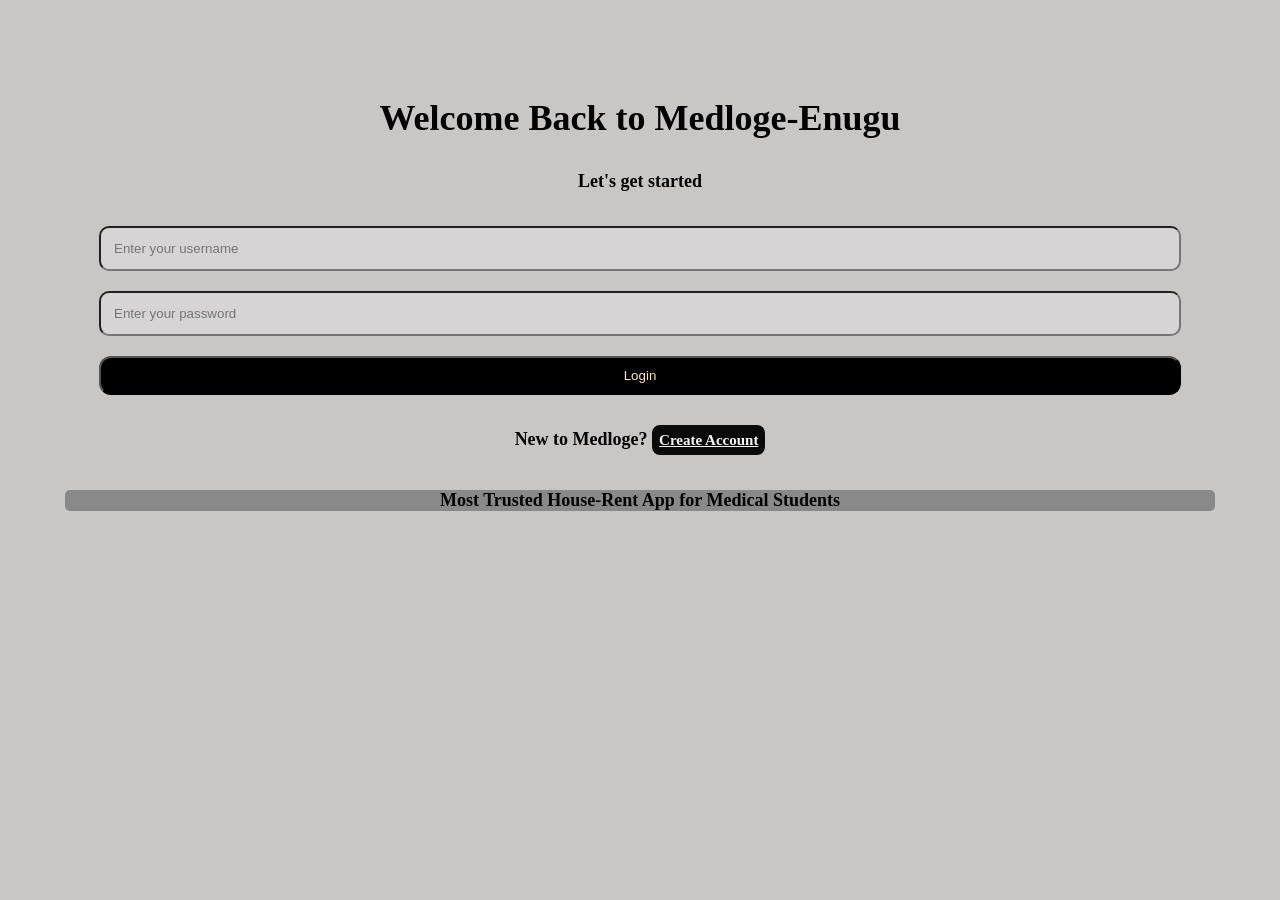
==== index.html @ bd2e2d10 "Add HTML pages" ====
<!DOCTYPE html>
<html lang="en">

<head>
    <meta charset="UTF-8">

    <meta name="viewport" content="width=device-width, initial-scale=1.0">

    <title>Medloge-Enugu - Login</title>

    <link rel="stylesheet" href="index.css">
</head>

<body>

    <main>

        <h1>Welcome Back to Medloge-Enugu</h1>

        <p>Let's get started</p>

        <form id="login-form">

            <input
                type="text"
                id="username"
                placeholder="Enter your username"
            >

            <input
                type="password"
                id="password"
                placeholder="Enter your password"
            >

            <button type="submit">Login</button>

        </form>

        <p>
            New to Medloge?
            <a href="Account.html">Create Account</a>
        </p>

    </main>

    <footer>
        Most Trusted House-Rent App for Medical Students
    </footer>

</body>

</html>
---- index.css ----
*{
    margin: 0px;
    padding: 0px;
    
}

body{
    text-align: center;
    margin: 50px;
    padding: 15px;
    background: #c9c6c6;
    color: black;
    font-weight: bold;
    font-size: large;
    
    box-sizing: border-box;
}

h1{
    margin: 15px;
    padding: 17px;

}
h3{
    padding: 20px;
    font-weight: 800;
}
h4{
    padding: 20px;
    font-size: larger;
}

form{
    margin: 20px;
    padding: 14px;
    display:flex;
    flex-direction: column;
    gap: 20px;
} 

input{
    padding: 13px;
    background: #d6d4d4;
    color: black;
    border-radius: 10px;
}

button{
    padding: 10px;
    background: black;
    color: bisque;
    border-radius: 12px;
}
button :first-child{
    position: fixed;
    top: 20px;
    left: 20px;
}

footer{
    background: rgb(138, 137, 137);
    margin-top: 40px;
    border-radius: 5px;
    color: black;
}
a{
    background: #0a0a0a;
    text-align: center;
    color: whitesmoke;
    padding: 7px;
    border-radius: 8px;
    font-size: 15px;
}
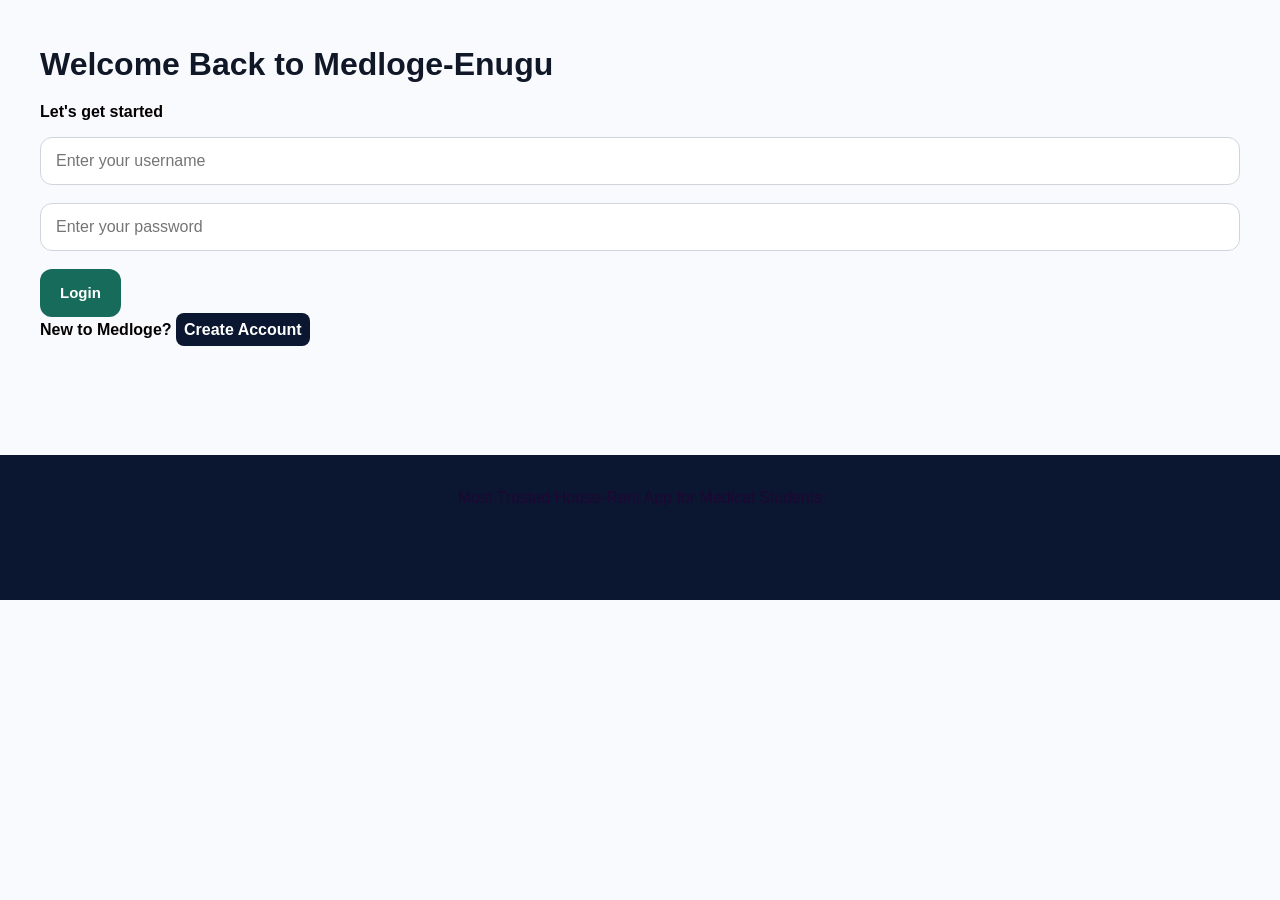
==== commit 6cbcc4c7: "styled the page and imagery" ====
--- a/index.html
+++ b/index.html
@@ -8,7 +8,7 @@
 
     <title>Medloge-Enugu - Login</title>
 
-    <link rel="stylesheet" href="index.css">
+    <link rel="stylesheet" href="style.css">
 </head>
 
 <body>
--- a/style.css
+++ b/style.css
@@ -0,0 +1,2537 @@
+/* =========================================
+   MEDLOGE-ENUGU
+   GLOBAL DESIGN SYSTEM
+   ========================================= */
+
+
+/* ---------- RESET ---------- */
+
+* {
+    margin: 0;
+    padding: 0;
+    box-sizing: border-box;
+}
+
+
+/* ---------- BASE ---------- */
+
+html {
+    scroll-behavior: smooth;
+}
+
+body {
+    font-family: Arial, Helvetica, sans-serif;
+    background: #f8fafd;
+    color: #1e0635;
+    line-height: 1.6;
+    min-height: 100vh;
+}
+
+
+/* ---------- TYPOGRAPHY ---------- */
+
+h1,
+h2,
+h3,
+h4 {
+    line-height: 1.2;
+    color: #101828;
+}
+
+h1 {
+    font-size: 2rem;
+    margin-bottom: 16px;
+}
+
+h2 {
+    font-size: 1.4rem;
+    margin-bottom: 14px;
+}
+
+h3 {
+    font-size: 1.1rem;
+    margin-bottom: 10px;
+}
+
+p {
+    font-weight: bold;
+    color: #050000;
+    margin-bottom: 12px;
+}
+
+
+/* ---------- LINKS ---------- */
+
+a {
+    border-radius: 8px;
+    padding: 8px;
+    background: #0B1730;
+    color: #FFFFFF;
+    text-decoration: none;
+    font-weight: 600;
+}
+
+a:hover {
+    text-decoration: underline;
+}
+
+
+/* ---------- HEADER ---------- */
+
+header {
+    width: 100%;
+    padding: 18px 20px;
+    background: #ffffff;
+    border-bottom: 1px solid #eaecf0;
+
+    display: flex;
+    align-items: center;
+    justify-content: space-between;
+
+    position: sticky;
+    top: 0;
+    z-index: 100;
+}
+
+header h1,
+header h2 {
+    margin: 0;
+}
+
+
+/* ---------- MENU BUTTON ---------- */
+
+.menu-btn {
+    width: 42px;
+    height: 42px;
+
+    border: none;
+    border-radius: 12px;
+
+    background: #eef7f4;
+    color: #176b5b;
+
+    font-size: 20px;
+    cursor: pointer;
+}
+
+
+/* ---------- MAIN ---------- */
+
+main {
+    width: min(100% - 32px, 1100px);
+    margin: 0 auto;
+    padding: 30px 0 100px;
+}
+
+
+/* ---------- SECTIONS ---------- */
+
+section {
+    margin-bottom: 28px;
+}
+
+
+/* ---------- FORMS ---------- */
+
+form {
+    width: 100%;
+}
+
+label {
+    display: block;
+    margin-bottom: 7px;
+
+    color: #344054;
+    font-weight: 600;
+}
+
+input,
+select,
+textarea {
+    width: 100%;
+
+    padding: 14px 15px;
+    margin-bottom: 18px;
+
+    border: 1px solid #d0d5dd;
+    border-radius: 12px;
+
+    background: #ffffff;
+    color: #101828;
+
+    font-size: 16px;
+
+    outline: none;
+}
+
+input:focus,
+select:focus,
+textarea:focus {
+    border-color: #176b5b;
+    box-shadow: 0 0 0 3px rgba(23, 107, 91, 0.12);
+}
+
+textarea {
+    min-height: 130px;
+    resize: vertical;
+}
+
+
+/* ---------- BUTTONS ---------- */
+
+button,
+.button {
+    display: inline-flex;
+    align-items: center;
+    justify-content: center;
+
+    min-height: 48px;
+    padding: 12px 20px;
+
+    border: none;
+    border-radius: 12px;
+
+    background: #176b5b;
+    color: #ffffff;
+
+    font-size: 15px;
+    font-weight: 700;
+
+    cursor: pointer;
+
+    transition:
+        transform 0.2s ease,
+        background 0.2s ease,
+        box-shadow 0.2s ease;
+}
+
+button:hover,
+.button:hover {
+    background: #125546;
+    text-decoration: none;
+    transform: translateY(-1px);
+    box-shadow: 0 8px 20px rgba(23, 107, 91, 0.16);
+}
+
+
+/* ---------- CARDS ---------- */
+
+.house-card,
+.saved-house-card,
+.profile-information,
+.account-information,
+.my-activity,
+.settings,
+.profile-help,
+.what-we-do,
+.our-vision,
+.current-services,
+.coming-soon,
+.about-medloge,
+.report-problem,
+.inspection-house,
+.student-information,
+.inspection-date,
+.inspection-time,
+.inspection-method,
+.inspection-message,
+.inspection-confirmation,
+.success-message,
+.inspection-summary {
+
+    background: #ffffff;
+
+    border: 1px solid #eaecf0;
+    border-radius: 18px;
+
+    padding: 22px;
+
+    box-shadow:
+        0 4px 20px rgba(16, 24, 40, 0.05);
+}
+
+
+/* ---------- IMAGES ---------- */
+
+img {
+    display: block;
+    max-width: 100%;
+}
+
+.house-card img,
+.saved-house-card img {
+    width: 100%;
+    height: 220px;
+
+    object-fit: cover;
+
+    border-radius: 14px;
+    margin-bottom: 18px;
+}
+
+
+/* ---------- HOUSE IMAGE ---------- */
+
+.house-main-image img {
+    width: 100%;
+    max-height: 500px;
+
+    object-fit: cover;
+
+    border-radius: 20px;
+}
+
+
+/* ---------- GALLERY ---------- */
+
+.gallery {
+    display: grid;
+    grid-template-columns: repeat(3, 1fr);
+    gap: 12px;
+}
+
+.gallery img {
+    width: 100%;
+    height: 150px;
+    object-fit: cover;
+    border-radius: 12px;
+}
+
+
+/* ---------- VIDEO ---------- */
+
+.house-video video {
+    width: 100%;
+    border-radius: 18px;
+    background: #101828;
+}
+
+
+/* ---------- BOTTOM NAVIGATION ---------- */
+
+.bottom-nav {
+    position: fixed;
+    bottom: 0;
+    left: 0;
+
+    width: 100%;
+
+    display: flex;
+    justify-content: space-around;
+    align-items: center;
+
+    padding: 12px  8PX;
+
+    background: #f6f7fa;
+
+    border-top: 1px solid #0d317a;
+
+    z-index: 200;
+}
+
+.bottom-nav a {
+    
+    padding: 8PX;
+    font-size: 13px;
+    text-align: center;
+    color: #FFFFFF;
+}
+
+
+/* ---------- ABOUT ACTIONS ---------- */
+
+.about-actions {
+    display: flex;
+    flex-wrap: wrap;
+    gap: 12px;
+}
+
+
+/* ---------- COMING SOON ---------- */
+
+.coming-soon {
+    background: #e7eaec;
+    border-color: #edf1f3;
+}
+
+.coming-soon strong {
+    color: #f3f5f4;
+}
+
+
+/* ---------- SUCCESS ---------- */
+
+.success-message {
+    text-align: center;
+}
+
+.success-message h1 {
+    color: #176b5b;
+}
+
+
+/* ---------- FOOTER ---------- */
+
+footer {
+    padding: 30px 20px 90px;
+
+    background: #0B1730;
+
+    text-align: center;
+}
+
+footer p {
+    max-width: 650px;
+    margin: 0 auto 8px;
+    border-radius: 15px;
+
+    color:#FFFFFF;
+}
+
+
+/* ---------- RESPONSIVE ---------- */
+
+@media (min-width: 700px) {
+
+    main {
+        padding-top: 45px;
+    }
+
+    .house-list {
+        display: grid;
+        grid-template-columns: repeat(2, 1fr);
+        gap: 20px;
+    }
+
+    .quick-actions {
+        display: grid;
+        grid-template-columns: repeat(2, 1fr);
+        gap: 14px;
+    }
+
+}
+
+
+@media (min-width: 1000px) {
+
+    main {
+        width: min(100% - 60px, 1200px);
+    }
+
+    .house-list {
+        grid-template-columns: repeat(3, 1fr);
+    }
+
+}
+
+/* HOME PAGE */
+.home-header {
+    background-image: url("images/ice2.jpg");
+    background-size: cover;
+    background-position: center;
+    background-repeat: no-repeat;
+
+    min-height: 100px;
+
+    display: flex;
+    align-items: center;
+    padding: 40px;
+}
+
+.home-header h2 {
+    color: #0a1b19;
+    font-size: 22px;
+}
+
+.home-header h2 span {
+    color: #101828;
+}
+
+.home-header p {
+    font-size: 12px;
+    margin: 4px 0 0;
+}
+
+.welcome {
+    background: #0b665eec;
+    padding: 30px 24px;
+    border-radius: 22px;
+    margin-bottom: 25px;
+}
+
+.welcome h1,
+.welcome p {
+    color: #FFFFFF;
+}
+
+.welcome p:first-child {
+    font-size: 12px;
+    font-weight: bold;
+    letter-spacing: 1px;
+}
+
+.welcome h1 {
+    font-size: 30px;
+    max-width: 450px;
+}
+
+.home-search {
+    background: white;
+    padding: 22px;
+    border-radius: 18px;
+    border: 1px solid #eaecf0;
+    margin-bottom: 30px;
+}
+
+.home-search .button {
+    width: 100%;
+    background: #085353ea;
+    color: #FFFFFF;
+}
+
+.home-quick-actions {
+    margin-bottom: 30px;
+}
+
+.quick-action-grid {
+    display: grid;
+    grid-template-columns: repeat(3, 1fr);
+    gap: 12px;
+}
+
+.quick-action-grid a {
+    background: #0B1730;
+    border: 1px solid #a4b415;
+    color: #FFFFFF;
+    border-radius: 16px;
+    padding: 18px 8px;
+    text-align: center;
+    font-size: 23px;
+}
+
+.quick-action-grid span {
+    display: block;
+    font-size: 12px;
+    margin-top: 8px;
+}
+
+.section-heading {
+    display: flex;
+    justify-content: space-between;
+    align-items: center;
+    gap: 12px;
+}
+
+.home-house-card {
+    background: white;
+    border-radius: 18px;
+    overflow: hidden;
+    border: 1px solid #eaecf0;
+}
+
+.home-house-image img {
+    width: 100%;
+    height: 210px;
+    object-fit: cover;
+}
+
+.home-house-info {
+    padding: 18px;
+}
+
+.home-house-info a {
+    display: inline-block;
+    margin-top: 8px;
+}
+
+.why-medloge,
+.home-coming-soon {
+    padding: 22px;
+    background: white;
+    border: 1px solid #eaecf0;
+    border-radius: 18px;
+    
+}
+
+.why-medloge p {
+    color: #050000;
+
+}
+
+.why-medloge{
+    border-color: #050000;
+    color: #FFFFFF;
+
+}
+
+.home-coming-soon h2{
+    color: #FFFFFF;
+}
+
+.home-coming-soon p{
+    color: white;
+}
+.home-coming-soon {
+    background: #0b665eec;
+    border-color: #050000;
+    color: #FFFFFF;
+    
+}
+
+@media (min-width: 700px) {
+    .welcome {
+        padding: 55px 45px;
+    }
+
+    .welcome h1 {
+        font-size: 42px;
+    }
+
+    .home-house-card {
+        max-width: 500px;
+    }
+}
+
+/* =====================================
+   FIND HOUSE PAGE
+===================================== */
+
+.page-header {
+    padding: 18px 22px;
+}
+
+.page-header h2 {
+    color: #176b5b;
+    margin-bottom: 4px;
+}
+
+.page-header p {
+    font-size: 13px;
+    margin: 0;
+}
+.page-header a {
+    padding: 5px;
+    background: whitesmoke;
+    color: #176b5b;
+}
+
+
+/* SEARCH SECTION */
+
+.house-search {
+    background: #176b5b;
+    padding: 28px 22px;
+    border-radius: 22px;
+    margin-bottom: 28px;
+}
+
+.house-search h1,
+.house-search p {
+    color: white;
+}
+
+.house-search h1 {
+    font-size: 28px;
+}
+
+.house-search p {
+    opacity: 0.85;
+}
+
+.search-box {
+    display: flex;
+    gap: 10px;
+    align-items: stretch;
+}
+
+.search-box input {
+    background: white;
+    margin: 0;
+    min-width: 0;
+}
+
+.search-box button {
+    background: #f0b84b;
+    color: #172033;
+    white-space: nowrap;
+}
+
+
+/* FILTER SECTION */
+
+.house-filters {
+    background: white;
+    padding: 22px;
+    border: 1px solid #eaecf0;
+    border-radius: 18px;
+    margin-bottom: 30px;
+}
+
+.section-heading {
+    display: flex;
+    justify-content: space-between;
+    align-items: center;
+    gap: 12px;
+    margin-bottom: 18px;
+}
+
+.section-heading h2 {
+    margin: 0;
+}
+
+.section-heading span {
+    color: #667085;
+    font-size: 12px;
+}
+
+.filter-grid {
+    display: grid;
+    grid-template-columns: 1fr;
+    gap: 12px;
+}
+
+.filter-grid select {
+    margin-bottom: 8px;
+}
+
+.filter-button {
+    width: 100%;
+    margin-top: 10px;
+}
+
+
+/* LISTING SECTION */
+
+.house-listings {
+    margin-bottom: 30px;
+}
+
+.listing-count {
+    background: #eef7f4;
+    color: #176b5b !important;
+    padding: 6px 12px;
+    border-radius: 20px;
+    font-weight: bold;
+}
+
+
+/* PROPERTY CARD */
+
+.house-card {
+    overflow: hidden;
+    padding: 0;
+    margin-bottom: 22px;
+    border-radius: 20px;
+    background: white;
+}
+
+.listing-image {
+    position: relative;
+}
+
+.listing-image img {
+    width: 100%;
+    height: 230px;
+    object-fit: cover;
+}
+
+.listing-status {
+    position: absolute;
+    top: 14px;
+    left: 14px;
+    background: #f0b84b;
+    color: #172033;
+    padding: 6px 12px;
+    border-radius: 20px;
+    font-size: 11px;
+    font-weight: bold;
+}
+
+.save-button {
+    position: absolute;
+    top: 12px;
+    right: 12px;
+    width: 40px;
+    height: 40px;
+    min-height: 40px;
+    padding: 0;
+    border-radius: 50%;
+    background: white;
+    color: #176b5b;
+    font-size: 23px;
+}
+
+.save-button:hover {
+    background: #eef7f4;
+}
+
+.listing-content {
+    padding: 20px;
+}
+
+.listing-type {
+    color: #176b5b;
+    font-size: 11px;
+    font-weight: bold;
+    letter-spacing: 1px;
+}
+
+.listing-content h3 {
+    margin-bottom: 8px;
+}
+
+.listing-location {
+    font-size: 13px;
+}
+
+.listing-details {
+    display: flex;
+    flex-wrap: wrap;
+    gap: 8px;
+    margin: 16px 0;
+}
+
+.listing-details span {
+    background: #0B1730;
+    color: #FFFFFF;
+    padding: 7px 10px;
+    border-radius: 8px;
+    font-size: 11px;
+}
+
+.listing-bottom {
+    display: flex;
+    justify-content: space-between;
+    align-items: center;
+    gap: 12px;
+    padding-top: 16px;
+    border-top: 1px solid #fcfdfd;
+}
+
+.listing-bottom p {
+    font-size: 12px;
+    margin: 0;
+}
+
+.listing-bottom h3 {
+    font-size: 14px;
+    margin: 4px 0 0;
+}
+
+.listing-bottom .button {
+    font-size: 12px;
+    padding: 10px 14px;
+    min-height: 42px;
+}
+
+
+/* DESKTOP */
+
+@media (min-width: 700px) {
+
+    .house-search {
+        padding: 45px;
+    }
+
+    .house-search h1 {
+        font-size: 38px;
+    }
+
+    .filter-grid {
+        grid-template-columns: repeat(3, 1fr);
+    }
+
+    .filter-button {
+        width: auto;
+    }
+
+    .house-listings {
+        display: grid;
+        grid-template-columns: repeat(2, 1fr);
+        gap: 20px;
+    }
+
+    .house-listings > .section-heading {
+        grid-column: 1 / -1;
+    }
+
+    .house-card {
+        margin-bottom: 0;
+    }
+
+}
+
+@media (max-width: 380px) {
+
+    .search-box {
+        flex-direction: column;
+    }
+
+    .search-box button {
+        width: 100%;
+    }
+
+    .listing-bottom {
+        align-items: flex-start;
+        flex-direction: column;
+    }
+
+}
+
+/* =====================================
+   HOUSE DETAILS PAGE
+===================================== */
+
+.details-header {
+    padding: 18px 22px;
+    background: white;
+}
+.details-header a {
+    background: whitesmoke;
+    color: #176b5b;
+}
+
+.details-main {
+    max-width: 1000px;
+}
+
+
+/* MAIN PROPERTY IMAGE */
+
+.property-hero {
+    margin-bottom: 24px;
+}
+
+.property-main-image {
+    position: relative;
+}
+
+.property-main-image img {
+    width: 100%;
+    height: 320px;
+    object-fit: cover;
+    border-radius: 20px;
+}
+
+.property-badge {
+    position: absolute;
+    bottom: 16px;
+    left: 16px;
+    
+    background: #0B1730;;
+    color: #FFFFFF;
+
+    padding: 9px 14px;
+    border-radius: 20px;
+
+    font-size: 12px;
+    font-weight: bold;
+}
+
+
+/* PROPERTY OVERVIEW */
+
+.property-overview {
+    background: white;
+    padding: 24px;
+    border-radius: 20px;
+    border: 1px solid #eaecf0;
+    margin-bottom: 25px;
+}
+
+.property-heading {
+    display: flex;
+    justify-content: space-between;
+    align-items: flex-start;
+    gap: 15px;
+}
+
+.property-category {
+    color: #176b5b;
+    font-size: 11px;
+    font-weight: bold;
+    letter-spacing: 1px;
+}
+
+.property-heading h1 {
+    font-size: 25px;
+}
+
+.property-location {
+    font-size: 13px;
+}
+
+.details-save-button {
+    background: #eef7f4;
+    color: #176b5b;
+    white-space: nowrap;
+}
+
+.property-price {
+    border-top: 1px solid #eaecf0;
+    margin-top: 20px;
+    padding-top: 18px;
+}
+
+.property-price p {
+    font-size: 12px;
+    margin: 0;
+}
+
+.property-price h2 {
+    color: #176b5b;
+    margin-top: 5px;
+}
+
+
+/* PROPERTY HIGHLIGHTS */
+
+.property-highlights {
+    background: white;
+    border: 1px solid #eaecf0;
+    padding: 24px;
+    border-radius: 20px;
+    margin-bottom: 25px;
+}
+
+.highlight-grid {
+    display: grid;
+    grid-template-columns: repeat(2, 1fr);
+    gap: 12px;
+}
+
+.highlight-item {
+    background: #0b665eec;
+    padding: 16px;
+    border-radius: 14px;
+}
+
+.highlight-item span {
+    font-size: 23px;
+}
+
+.highlight-item p {
+    margin: 7px 0 0;
+    font-size: 13px;
+    font-weight: 600;
+    color: #fFffff;
+}
+
+
+/* GALLERY */
+
+.apartment-gallery {
+    background: white;
+    padding: 24px;
+    border: 1px solid #eaecf0;
+    border-radius: 20px;
+    margin-bottom: 25px;
+}
+
+.details-section-heading {
+    display: flex;
+    justify-content: space-between;
+    align-items: center;
+    gap: 12px;
+    margin-bottom: 18px;
+}
+
+.details-section-heading h2 {
+    margin-bottom: 5px;
+}
+
+.details-section-heading p {
+    font-size: 13px;
+    margin: 0;
+}
+
+.gallery-label,
+.video-label {
+    background: #eef7f4;
+    color: #176b5b;
+    padding: 7px 12px;
+    border-radius: 20px;
+    font-size: 10px;
+    font-weight: bold;
+    letter-spacing: 1px;
+}
+
+
+/* LARGE GALLERY IMAGE */
+
+.gallery-main {
+    overflow: hidden;
+    border-radius: 16px;
+    margin-bottom: 12px;
+}
+
+.gallery-main img {
+    width: 100%;
+    height: 280px;
+    object-fit: cover;
+    transition: transform 0.4s ease;
+}
+
+.gallery-main:hover img {
+    transform: scale(1.03);
+}
+
+
+/* SMALL GALLERY IMAGES */
+
+.gallery-grid {
+    display: grid;
+    grid-template-columns: repeat(3, 1fr);
+    gap: 10px;
+}
+
+.gallery-item {
+    position: relative;
+    overflow: hidden;
+    border-radius: 12px;
+}
+
+.gallery-item img {
+    width: 100%;
+    height: 110px;
+    object-fit: cover;
+    transition: transform 0.3s ease;
+}
+
+.gallery-item:hover img {
+    transform: scale(1.06);
+}
+
+.gallery-item span {
+    position: absolute;
+    bottom: 0;
+    left: 0;
+    width: 100%;
+
+    padding: 8px 5px;
+
+    background: linear-gradient(
+        transparent,
+        rgba(0, 0, 0, 0.75)
+    );
+
+    color: white;
+    font-size: 11px;
+    font-weight: bold;
+}
+
+
+/* VIDEO TOUR */
+
+.apartment-video {
+    background: white;
+    padding: 24px;
+    border: 1px solid #eaecf0;
+    border-radius: 20px;
+    margin-bottom: 25px;
+}
+
+.video-container {
+    background: #101828;
+    overflow: hidden;
+    border-radius: 16px;
+}
+
+.video-container video {
+    display: block;
+    width: 100%;
+    max-height: 480px;
+    object-fit: contain;
+}
+
+.video-caption {
+    font-size: 12px;
+    margin-top: 12px;
+}
+
+
+/* FACILITIES */
+
+.property-facilities {
+    background: #ffffff;
+    padding: 24px;
+    border: 1px solid #13233f;
+    border-radius: 20px;
+    margin-bottom: 25px;
+}
+
+.facilities-grid {
+    display: grid;
+    grid-template-columns: repeat(2, 1fr);
+    gap: 12px;
+}
+
+.facilities-grid p {
+    background: #0B1730;
+    color: #FFFFFf;
+    padding: 13px;
+    border-radius: 10px;
+    font-size: 13px;
+    margin: 0;
+}
+
+
+/* DESCRIPTION AND LOCATION */
+
+.property-description,
+.property-location-section {
+    background: white;
+    padding: 24px;
+    border: 1px solid #eaecf0;
+    border-radius: 20px;
+    margin-bottom: 25px;
+}
+
+
+/* PROPERTY ACTIONS */
+
+.property-actions {
+    display: flex;
+    gap: 12px;
+    margin-bottom: 30px;
+}
+
+.property-actions button,
+.property-actions a {
+    flex: 1;
+    text-align: center;
+}
+
+.contact-button {
+    background: #eef7f4;
+    color: #176b5b;
+}
+
+.inspection-button {
+    display: flex;
+    justify-content: center;
+    align-items: center;
+
+    background: #176b5b;
+    color: white;
+
+    border-radius: 12px;
+    padding: 12px;
+    font-size: 14px;
+}
+
+
+/* DESKTOP */
+
+@media (min-width: 700px) {
+
+    .property-main-image img {
+        height: 450px;
+    }
+
+    .gallery-main img {
+        height: 400px;
+    }
+
+    .gallery-item img {
+        height: 180px;
+    }
+
+    .highlight-grid {
+        grid-template-columns: repeat(4, 1fr);
+    }
+
+    .facilities-grid {
+        grid-template-columns: repeat(3, 1fr);
+    }
+
+}
+
+
+/* SMALL PHONES */
+
+@media (max-width: 380px) {
+
+    .property-heading {
+        flex-direction: column;
+    }
+
+    .property-actions {
+        flex-direction: column;
+    }
+
+    .details-section-heading {
+        align-items: flex-start;
+    }
+
+}
+
+
+/* BOOK INSPECTION PAGE */
+
+.inspection-header {
+    padding: 18px 22px;
+    background: white;
+    border-bottom: 1px solid #eaecf0;
+}
+
+.inspection-header a {
+    font-size: 13px;
+    font-weight: 600;
+    background: whitesmoke;
+    color: #176b5b;
+}
+
+.inspection-header h2 {
+    color: #176b5b;
+    margin-top: 8px;
+}
+
+.inspection-main {
+    max-width: 750px;
+}
+
+.inspection-intro {
+    background: #176b5b;
+    padding: 32px 24px;
+    border-radius: 22px;
+    margin-bottom: 25px;
+}
+
+.inspection-intro p {
+    color: white;
+}
+
+.inspection-intro p:first-child {
+    font-size: 11px;
+    font-weight: bold;
+    letter-spacing: 1px;
+    margin-bottom: 10px;
+}
+
+.inspection-intro h1 {
+    color: white;
+    font-size: 29px;
+    margin-bottom: 10px;
+}
+
+.inspection-intro p:last-child {
+    font-size: 14px;
+    opacity: .9;
+}
+
+.selected-property {
+    display: flex;
+    gap: 16px;
+    align-items: center;
+    background: white;
+    border: 1px solid #eaecf0;
+    padding: 14px;
+    border-radius: 18px;
+    margin-bottom: 25px;
+}
+
+.selected-property img {
+    width: 115px;
+    height: 110px;
+    object-fit: cover;
+    border-radius: 12px;
+}
+
+.selected-property span {
+    color: #176b5b;
+    font-size: 10px;
+    font-weight: bold;
+    letter-spacing: 1px;
+}
+
+.selected-property h2 {
+    font-size: 16px;
+    margin: 5px 0;
+}
+
+.selected-property p {
+    font-size: 12px;
+}
+
+.selected-property small {
+    display: block;
+    color: #667085;
+    font-size: 10px;
+    margin-top: 5px;
+}
+
+.inspection-form-section {
+    background: white;
+    padding: 25px;
+    border: 1px solid #eaecf0;
+    border-radius: 20px;
+}
+
+.form-heading {
+    display: flex;
+    align-items: center;
+    gap: 13px;
+    margin: 28px 0 20px;
+}
+
+.form-heading:first-child {
+    margin-top: 0;
+}
+
+.form-heading > span {
+    display: flex;
+    justify-content: center;
+    align-items: center;
+    width: 38px;
+    height: 38px;
+    flex-shrink: 0;
+    background: #eef7f4;
+    color: #176b5b;
+    border-radius: 50%;
+    font-weight: bold;
+    font-size: 13px;
+}
+
+.form-heading h2 {
+    font-size: 17px;
+}
+
+.form-heading p {
+    font-size: 12px;
+    margin: 0;
+}
+
+.inspection-form-section label {
+    display: block;
+    font-size: 13px;
+    font-weight: 600;
+    margin: 16px 0 7px;
+}
+
+.inspection-form-section input,
+.inspection-form-section select,
+.inspection-form-section textarea {
+    width: 100%;
+    padding: 13px;
+    border: 1px solid #d0d5dd;
+    border-radius: 10px;
+    font-family: inherit;
+    font-size: 14px;
+    background: white;
+}
+
+.inspection-form-section input:focus,
+.inspection-form-section select:focus,
+.inspection-form-section textarea:focus {
+    outline: none;
+    border-color: #176b5b;
+    box-shadow: 0 0 0 3px rgba(23, 107, 91, .1);
+}
+
+.inspection-methods {
+    display: grid;
+    grid-template-columns: 1fr 1fr;
+    gap: 12px;
+}
+
+.inspection-methods .method-card {
+    display: flex;
+    flex-direction: column;
+    gap: 7px;
+    border: 1px solid #eaecf0;
+    border-radius: 14px;
+    padding: 18px;
+    cursor: pointer;
+    margin: 0;
+}
+
+.method-card input {
+    width: auto;
+    accent-color: #030807;
+}
+
+.method-card > span {
+    font-size: 25px;
+}
+
+.method-card strong {
+    font-size: 13px;
+}
+
+.method-card small {
+    color: #0e2149;
+    font-size: 11px;
+    font-weight: normal;
+}
+
+.method-card:has(input:checked) {
+    border: 2px solid #1a6d58;
+    background: #050c0a;
+}
+
+.inspection-notice {
+    background: #0B1730;;
+    border: 1px solid #f3dfad;
+    border-radius: 12px;
+    padding: 17px;
+    margin: 24px 0;
+}
+
+.inspection-notice strong {
+    color: #FFFFFF;
+    font-size: 30px;
+}
+
+.inspection-notice p {
+    font-size: 15px;
+    margin-top: 7px;
+    color: #f8faf9;
+}
+
+.inspection-submit {
+    width: 100%;
+    padding: 15px;
+    background: #176b5b;
+    color: white;
+    border: none;
+    border-radius: 12px;
+    font-size: 14px;
+    font-weight: bold;
+    cursor: pointer;
+}
+
+.inspection-submit:hover {
+    background: #125546;
+}
+
+@media (min-width: 700px) {
+    .inspection-intro {
+        padding: 45px;
+    }
+
+    .inspection-intro h1 {
+        font-size: 38px;
+    }
+}
+
+@media (max-width: 380px) {
+    .selected-property {
+        align-items: flex-start;
+        flex-direction: column;
+    }
+
+    .selected-property img {
+        width: 100%;
+        height: 180px;
+    }
+
+    .inspection-methods {
+        grid-template-columns: 1fr;
+    }
+}
+
+
+/* SAVED HOUSES PAGE */
+
+.saved-main {
+    max-width: 850px;
+}
+
+
+/* INTRO */
+
+.saved-intro {
+    display: flex;
+    justify-content: space-between;
+    align-items: center;
+    gap: 20px;
+
+    background: #176b5b;
+    color: white;
+
+    padding: 28px 22px;
+    border-radius: 22px;
+    margin-bottom: 28px;
+}
+
+.saved-intro span {
+    font-size: 10px;
+    font-weight: bold;
+    letter-spacing: 1px;
+    color: #d9f1ea;
+}
+
+.saved-intro h1 {
+    color: white;
+    font-size: 28px;
+    margin: 5px 0;
+}
+
+.saved-intro p {
+    color: white;
+    opacity: .85;
+    font-size: 13px;
+    max-width: 450px;
+}
+
+
+/* SAVED COUNT */
+
+.saved-count {
+    width: 75px;
+    height: 75px;
+
+    flex-shrink: 0;
+
+    display: flex;
+    flex-direction: column;
+    justify-content: center;
+    align-items: center;
+
+    background: rgba(255,255,255,.12);
+    border: 1px solid rgba(255,255,255,.2);
+
+    border-radius: 50%;
+}
+
+.saved-count strong {
+    color: white;
+    font-size: 23px;
+}
+
+.saved-count span {
+    color: white;
+    font-size: 9px;
+}
+
+
+/* HOUSE CARD */
+
+.saved-house-card {
+    overflow: hidden;
+
+    background: white;
+
+    border: 1px solid #eaecf0;
+    border-radius: 20px;
+
+    margin-bottom: 20px;
+}
+
+.saved-house-image {
+    position: relative;
+}
+
+.saved-house-image img {
+    display: block;
+
+    width: 100%;
+    height: 220px;
+
+    object-fit: cover;
+}
+
+
+/* HEART */
+
+.saved-heart {
+    position: absolute;
+
+    top: 14px;
+    right: 14px;
+
+    width: 42px;
+    height: 42px;
+
+    min-height: 42px;
+
+    padding: 0;
+
+    border: none;
+    border-radius: 50%;
+
+    background: white;
+    color: #176b5b;
+
+    font-size: 22px;
+
+    cursor: pointer;
+
+    box-shadow: 0 3px 12px rgba(0,0,0,.12);
+}
+
+.saved-heart:hover {
+    background: #eef7f4;
+}
+
+
+/* HOUSE CONTENT */
+
+.saved-house-content {
+    padding: 20px;
+}
+
+.saved-house-content h3 {
+    font-size: 18px;
+    margin: 5px 0;
+}
+
+.saved-location {
+    font-size: 13px;
+    margin-bottom: 15px;
+}
+
+
+/* DETAILS */
+
+.saved-details {
+    display: flex;
+    flex-wrap: wrap;
+    gap: 8px;
+
+    margin-bottom: 18px;
+}
+
+.saved-details span {
+    background: #f6f8fb;
+
+    color: #475467;
+
+    padding: 7px 10px;
+
+    border-radius: 8px;
+
+    font-size: 11px;
+}
+
+
+/* BOTTOM */
+
+.saved-house-bottom {
+    display: flex;
+    justify-content: space-between;
+    align-items: center;
+    gap: 15px;
+
+    padding-top: 16px;
+
+    border-top: 1px solid #eaecf0;
+}
+
+.saved-house-bottom p {
+    font-size: 11px;
+    margin: 0;
+}
+
+.saved-house-bottom strong {
+    display: block;
+    color: #176b5b;
+    font-size: 12px;
+    margin-top: 3px;
+}
+
+
+/* EMPTY STATE */
+
+.saved-empty {
+    background: white;
+
+    border: 1px dashed #d0d5dd;
+
+    border-radius: 20px;
+
+    padding: 35px 25px;
+
+    text-align: center;
+
+    margin-top: 30px;
+}
+
+.saved-empty-icon {
+    width: 65px;
+    height: 65px;
+
+    display: flex;
+    justify-content: center;
+    align-items: center;
+
+    margin: 0 auto 15px;
+
+    background: #eef7f4;
+    color: #176b5b;
+
+    border-radius: 50%;
+
+    font-size: 30px;
+}
+
+.saved-empty h2 {
+    font-size: 20px;
+    margin-bottom: 7px;
+}
+
+.saved-empty p {
+    max-width: 400px;
+    margin: 0 auto 20px;
+    font-size: 13px;
+}
+
+
+/* DESKTOP */
+
+@media (min-width: 700px) {
+
+    .saved-intro {
+        padding: 40px;
+    }
+
+    .saved-intro h1 {
+        font-size: 36px;
+    }
+
+    .saved-house-card {
+        display: grid;
+        grid-template-columns: 280px 1fr;
+    }
+
+    .saved-house-image img {
+        height: 100%;
+        min-height: 270px;
+    }
+
+    .saved-house-content {
+        padding: 25px;
+    }
+
+}
+
+
+/* SMALL PHONES */
+
+@media (max-width: 380px) {
+
+    .saved-intro {
+        align-items: flex-start;
+    }
+
+    .saved-count {
+        width: 60px;
+        height: 60px;
+    }
+
+    .saved-house-bottom {
+        align-items: flex-start;
+        flex-direction: column;
+    }
+
+    .saved-house-bottom .button {
+        width: 100%;
+        text-align: center;
+    }
+
+}
+
+```css
+/* PROFILE PAGE */
+
+.profile-main {
+    max-width: 750px;
+}
+
+
+/* PROFILE CARD */
+
+.profile-card {
+    display: flex;
+    align-items: center;
+    gap: 16px;
+
+    background: #176b5b;
+    color: white;
+
+    padding: 25px;
+
+    border-radius: 22px;
+
+    margin-bottom: 25px;
+}
+
+.profile-avatar {
+    width: 68px;
+    height: 68px;
+
+    flex-shrink: 0;
+
+    display: flex;
+    align-items: center;
+    justify-content: center;
+
+    background: #f0b84b;
+    color: #172033;
+
+    border-radius: 50%;
+
+    font-size: 25px;
+    font-weight: bold;
+}
+
+.profile-info {
+    flex: 1;
+}
+
+.profile-info > span {
+    color: #d9f1ea;
+
+    font-size: 10px;
+    font-weight: bold;
+
+    letter-spacing: 1px;
+}
+
+.profile-info h1 {
+    color: white;
+
+    font-size: 23px;
+
+    margin: 3px 0;
+}
+
+.profile-info p {
+    color: white;
+
+    font-size: 12px;
+
+    opacity: .8;
+}
+
+.edit-profile-button {
+    background: rgba(255,255,255,.12);
+    color: white;
+
+    border: 1px solid rgba(255,255,255,.25);
+
+    padding: 9px 14px;
+
+    min-height: 40px;
+
+    border-radius: 9px;
+
+    font-size: 12px;
+
+    cursor: pointer;
+}
+
+.edit-profile-button:hover {
+    background: rgba(255,255,255,.2);
+}
+
+
+/* PROFILE SECTIONS */
+
+.profile-section {
+    background: white;
+
+    border: 1px solid #eaecf0;
+
+    border-radius: 20px;
+
+    padding: 22px;
+
+    margin-bottom: 20px;
+}
+
+.profile-section-heading {
+    margin-bottom: 18px;
+}
+
+.profile-section-heading span {
+    color: #176b5b;
+
+    font-size: 10px;
+    font-weight: bold;
+
+    letter-spacing: 1px;
+}
+
+.profile-section-heading h2 {
+    font-size: 18px;
+
+    margin-top: 3px;
+}
+
+
+/* INFORMATION */
+
+.profile-info-list {
+    display: grid;
+    gap: 12px;
+}
+
+.profile-info-item {
+    display: flex;
+    align-items: center;
+
+    gap: 13px;
+
+    background: #f6f8fb;
+
+    padding: 14px;
+
+    border-radius: 12px;
+}
+
+.profile-info-item > span {
+    width: 38px;
+    height: 38px;
+
+    display: flex;
+    align-items: center;
+    justify-content: center;
+
+    background: #eef7f4;
+
+    border-radius: 10px;
+
+    font-size: 17px;
+}
+
+.profile-info-item small {
+    display: block;
+
+    color: #667085;
+
+    font-size: 10px;
+}
+
+.profile-info-item strong {
+    display: block;
+
+    color: #172033;
+
+    font-size: 13px;
+
+    margin-top: 2px;
+}
+
+
+/* ACTION LINKS */
+
+.profile-actions {
+    display: grid;
+    gap: 10px;
+}
+
+.profile-action {
+    display: flex;
+    align-items: center;
+
+    gap: 13px;
+
+    padding: 14px;
+
+    background: #f6f8fb;
+
+    border-radius: 13px;
+
+    text-decoration: none;
+
+    transition: .2s ease;
+}
+
+.profile-action:hover {
+    background: #eef7f4;
+}
+
+.profile-action-icon {
+    width: 40px;
+    height: 40px;
+
+    flex-shrink: 0;
+
+    display: flex;
+    align-items: center;
+    justify-content: center;
+
+    background: white;
+
+    border: 1px solid #eaecf0;
+
+    border-radius: 10px;
+
+    color: #176b5b;
+
+    font-size: 18px;
+}
+
+.profile-action div:nth-child(2) {
+    flex: 1;
+}
+
+.profile-action strong {
+    display: block;
+
+    color: #172033;
+
+    font-size: 13px;
+}
+
+.profile-action small {
+    display: block;
+
+    color: #667085;
+
+    font-size: 11px;
+
+    margin-top: 2px;
+}
+
+.profile-action > span {
+    color: #176b5b;
+
+    font-size: 18px;
+}
+
+
+/* LOGOUT */
+
+.profile-logout {
+    margin-bottom: 30px;
+}
+
+.logout-button {
+    width: 100%;
+
+    background: white;
+
+    color: #b42318;
+
+    border: 1px solid #f0c7c3;
+
+    border-radius: 12px;
+
+    padding: 14px;
+
+    font-size: 14px;
+
+    font-weight: bold;
+
+    cursor: pointer;
+}
+
+.logout-button:hover {
+    background: #fff5f4;
+}
+
+
+/* DESKTOP */
+
+@media (min-width: 700px) {
+
+    .profile-card {
+        padding: 32px;
+    }
+
+    .profile-avatar {
+        width: 78px;
+        height: 78px;
+
+        font-size: 28px;
+    }
+
+    .profile-info h1 {
+        font-size: 28px;
+    }
+
+    .profile-section {
+        padding: 28px;
+    }
+
+}
+
+``css
+/* ABOUT PAGE */
+
+.about-main {
+    max-width: 850px;
+}
+
+
+/* ABOUT HERO */
+
+.about-hero {
+    background: #176b5b;
+    padding: 35px 24px;
+
+    border-radius: 22px;
+
+    margin-bottom: 28px;
+}
+
+.about-hero > span {
+    color: #d9f1ea;
+
+    font-size: 10px;
+    font-weight: bold;
+
+    letter-spacing: 1.5px;
+}
+
+.about-hero h1 {
+    color: white;
+
+    font-size: 30px;
+
+    line-height: 1.2;
+
+    margin: 12px 0 15px;
+
+    max-width: 650px;
+}
+
+.about-hero p {
+    color: white;
+
+    opacity: .88;
+
+    font-size: 14px;
+
+    max-width: 650px;
+}
+
+
+/* GENERAL SECTION */
+
+.about-section {
+    background: white;
+
+    border: 1px solid #eaecf0;
+
+    border-radius: 20px;
+
+    padding: 25px;
+
+    margin-bottom: 22px;
+}
+
+.about-section-heading {
+    margin-bottom: 18px;
+}
+
+.about-section-heading > span {
+    color: #176b5b;
+
+    font-size: 10px;
+    font-weight: bold;
+
+    letter-spacing: 1.2px;
+}
+
+.about-section-heading h2 {
+    font-size: 21px;
+
+    margin-top: 4px;
+}
+
+.about-section > p {
+    font-size: 13px;
+
+    margin-bottom: 12px;
+}
+
+.about-section > p:last-child {
+    margin-bottom: 0;
+}
+
+
+/* PROCESS */
+
+.about-process {
+    display: grid;
+
+    gap: 15px;
+}
+
+.about-process-item {
+    display: flex;
+
+    align-items: flex-start;
+
+    gap: 14px;
+
+    padding: 16px;
+
+    background: #f6f8fb;
+
+    border-radius: 14px;
+}
+
+.about-number {
+    width: 40px;
+    height: 40px;
+
+    flex-shrink: 0;
+
+    display: flex;
+
+    align-items: center;
+    justify-content: center;
+
+    background: #eef7f4;
+
+    color: #176b5b;
+
+    border-radius: 50%;
+
+    font-size: 11px;
+
+    font-weight: bold;
+}
+
+.about-process-item h3 {
+    font-size: 14px;
+
+    margin-bottom: 4px;
+}
+
+.about-process-item p {
+    font-size: 12px;
+}
+
+
+/* TRUST */
+
+.about-trust {
+    background: #eef7f4;
+
+    border: 1px solid #cce8df;
+
+    border-radius: 20px;
+
+    padding: 25px;
+
+    margin-bottom: 22px;
+}
+
+.about-trust .about-section-heading h2 {
+    color: #176b5b;
+}
+
+.about-trust > p {
+    font-size: 13px;
+
+    margin-bottom: 18px;
+}
+
+.trust-list {
+    display: grid;
+
+    gap: 10px;
+}
+
+.trust-list > div {
+    background: white;
+
+    padding: 15px;
+
+    border-radius: 12px;
+}
+
+.trust-list strong {
+    font-size: 13px;
+}
+
+.trust-list p {
+    font-size: 11px;
+
+    margin-top: 5px;
+}
+
+
+/* V1 FEATURES */
+
+.about-feature-grid {
+    display: grid;
+
+    grid-template-columns: 1fr 1fr;
+
+    gap: 12px;
+}
+
+.about-feature {
+    background: #f6f8fb;
+
+    padding: 17px;
+
+    border-radius: 14px;
+}
+
+.about-feature > span {
+    font-size: 23px;
+}
+
+.about-feature h3 {
+    font-size: 13px;
+
+    margin: 8px 0 4px;
+}
+
+.about-feature p {
+    font-size: 11px;
+}
+
+
+/* COMING SOON */
+
+.about-coming-soon {
+    background: #172033;
+
+    color: white;
+
+    padding: 28px 24px;
+
+    border-radius: 20px;
+
+    margin-bottom: 22px;
+}
+
+.about-coming-soon > span {
+    color: #f0b84b;
+
+    font-size: 10px;
+
+    font-weight: bold;
+
+    letter-spacing: 1.2px;
+}
+
+.about-coming-soon h2 {
+    color: white;
+
+    font-size: 21px;
+
+    margin: 8px 0;
+}
+
+.about-coming-soon > p {
+    color: white;
+
+    opacity: .8;
+
+    font-size: 13px;
+
+    margin-bottom: 20px;
+}
+
+.about-v2-list {
+    display: grid;
+
+    grid-template-columns: 1fr 1fr 1fr;
+
+    gap: 10px;
+}
+
+.about-v2-list div {
+    display: flex;
+
+    flex-direction: column;
+
+    gap: 7px;
+
+    background: rgba(255,255,255,.08);
+
+    padding: 14px;
+
+    border-radius: 12px;
+
+    font-size: 20px;
+}
+
+.about-v2-list strong {
+    color: white;
+
+    font-size: 11px;
+}
+
+
+/* FINAL CTA */
+
+.about-final {
+    background: white;
+
+    border: 1px solid #eaecf0;
+
+    border-radius: 20px;
+
+    padding: 30px 24px;
+
+    text-align: center;
+
+    margin-bottom: 30px;
+}
+
+.about-final h2 {
+    font-size: 24px;
+
+    max-width: 500px;
+
+    margin: 0 auto 8px;
+}
+
+.about-final p {
+    font-size: 13px;
+
+    margin-bottom: 20px;
+}
+
+.about-final .button {
+    display: inline-block;
+}
+
+
+/* DESKTOP */
+
+@media (min-width: 700px) {
+
+    .about-hero {
+        padding: 50px 45px;
+    }
+
+    .about-hero h1 {
+        font-size: 40px;
+    }
+
+    .about-section,
+    .about-trust {
+        padding: 32px;
+    }
+
+    .about-feature-grid {
+        grid-template-columns: repeat(4, 1fr);
+    }
+
+    .about-final {
+        padding: 45px;
+    }
+
+}
+
+
+/* SMALL PHONES */
+
+@media (max-width: 380px) {
+
+    .about-feature-grid {
+        grid-template-columns: 1fr;
+    }
+
+    .about-v2-list {
+        grid-template-columns: 1fr;
+    }
+
+}
+
+
+
+
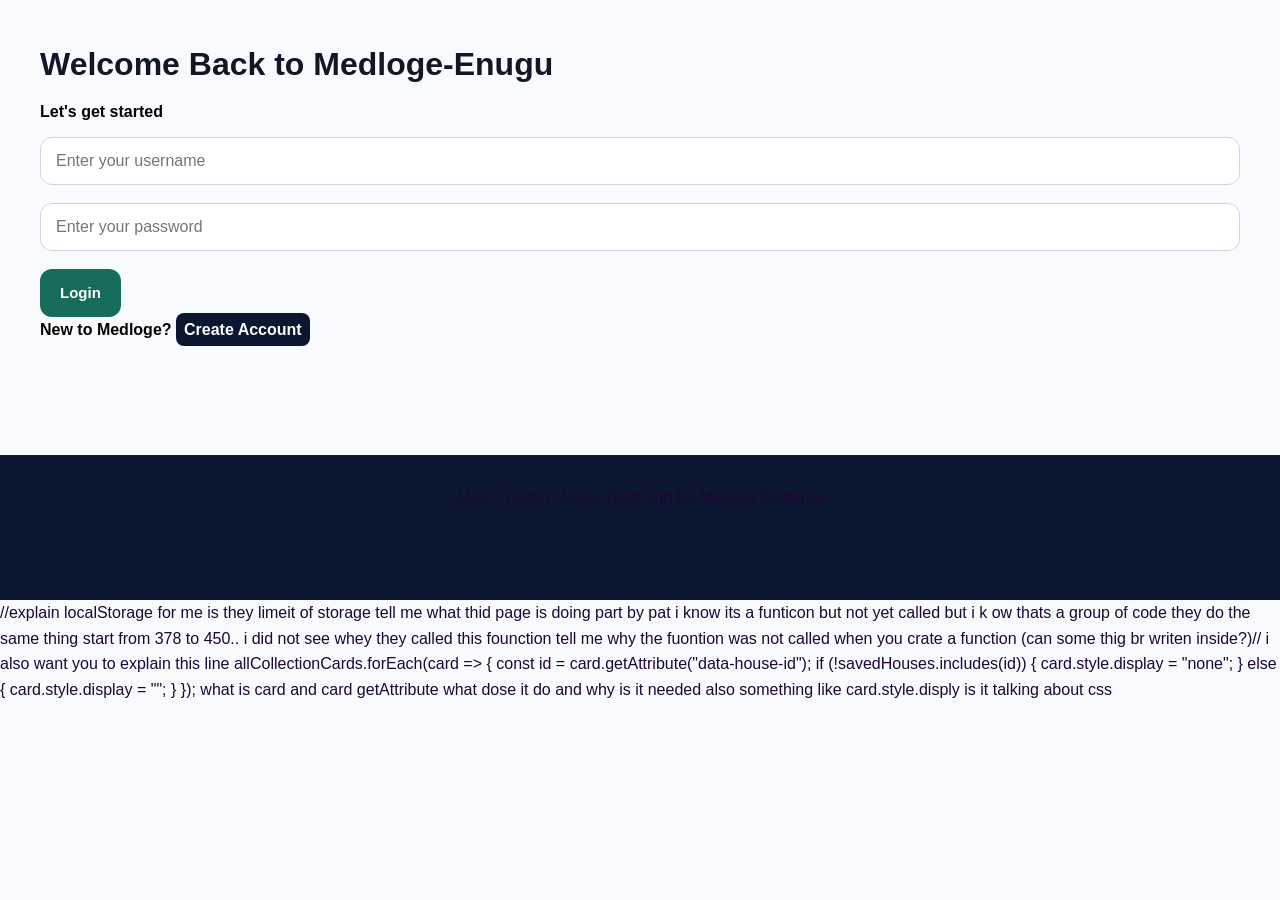
==== commit 2e6c6b15: "add new hous-Details" ====
--- a/index.html
+++ b/index.html
@@ -48,6 +48,27 @@
         Most Trusted House-Rent App for Medical Students
     </footer>
 
+    <script src="script.js"></script>
+
 </body>
 
-</html>+</html>
+
+//explain localStorage for me is they limeit of storage
+
+tell me what thid page is doing part by pat i know its a funticon but not yet called but i k ow thats a group of code they do the same thing start from 378
+     to
+450.. i did not see whey they called this founction tell me why the fuontion was not called
+
+when you crate a function (can some thig br writen inside?)//
+
+i also want you to explain this line 
+allCollectionCards.forEach(card => {
+        const id = card.getAttribute("data-house-id");
+        if (!savedHouses.includes(id)) {
+            card.style.display = "none";
+        } else {
+            card.style.display = "";
+        }
+    });
+ what is card and card getAttribute what dose it do and why is it needed also something like card.style.disply is it talking about css
--- a/style.css
+++ b/style.css
@@ -100,20 +100,49 @@
 
 
 /* ---------- MENU BUTTON ---------- */
-
-.menu-btn {
-    width: 42px;
-    height: 42px;
-
-    border: none;
-    border-radius: 12px;
-
-    background: #eef7f4;
-    color: #176b5b;
-
-    font-size: 20px;
-    cursor: pointer;
-}
+.page-header{
+    position: relative;
+
+}
+
+.header-dropdown-menu {
+    display: none;
+    position: absolute;
+    top: 100%;
+    right: 10px;
+    background-color: #ffffff;
+    box-shadow: 0px 4px 12px rgba(0, 0, 0, 0.15);
+    border-radius: 8px;
+    padding: 10px 0;
+    width: 220px;
+    z-index: 1000;
+}
+
+.header-dropdown-menu a {
+    display: block;
+    padding: 12px 20px;
+    background-color: #ffffff;
+    color: rgb(5, 65, 60);
+    text-decoration: none;
+    font-weight: 500;
+    border-bottom: 1px solid #f0f0f0;
+    transition: backgrownd-color 0.2s ease, color 0.2s ease;
+}
+
+.header-dropdown-menu a:last-child {
+    border-bottom: none;
+}
+
+.header-dropdown-menu a:hover {
+    background-color: #f5f5f5;
+}
+
+.header-dropdown-menu.show-menu {
+    display: block;
+}
+
+
+
 
 
 /* ---------- MAIN ---------- */
@@ -424,6 +453,34 @@
     }
 
 }
+    /* FLOATING NOTIFICATION BANNER */
+.toast-banner {
+    position: fixed;
+    top: -80px; /* Hidden above the screen bounds */
+    left: 50%;
+    transform: translateX(-50%);
+    background-color: #333333;
+    color: #ffffff;
+    padding: 12px 24px;
+    border-radius: 30px;
+    font-weight: 500;
+    box-shadow: 0 4px 12px rgba(0, 0, 0, 0.2);
+    z-index: 9999; /* Higher than everything else on the layout */
+    transition: top 0.4s cubic-bezier(0.175, 0.885, 0.32, 1.275); /* Snappy bounce animation */
+}
+
+/* CLASS TOGGLED VIA JAVASCRIPT */
+.toast-banner.show-toast {
+    top: 20px; /* Slides down into view */
+}
+
+/* SAVED HEART HIGHLIGHT EFFECT */
+.save-button.is-saved {
+    color: #ff2a5f !important; /* Vibrant custom brand pink/red */
+    transform: scale(1.15); /* Subtle pop size shift */
+    font-weight: bold;
+}
+
 
 /* HOME PAGE */
 .home-header {
@@ -700,12 +757,63 @@
     margin-top: 10px;
 }
 
+/* SEARCH RESULTS AND EMPTY STATE */
+
+#house-result-count {
+    color: #667085;
+    font-size: 13px;
+    margin: 0 0 18px;
+}
+
+.no-houses-found {
+    background: white;
+    border: 1px dashed #d0d5dd;
+    border-radius: 20px;
+    padding: 35px 22px;
+    text-align: center;
+    margin-bottom: 25px;
+}
+
+.no-houses-found[hidden] {
+    display: none;
+}
+
+.no-houses-icon {
+    display: flex;
+    align-items: center;
+    justify-content: center;
+    width: 64px;
+    height: 64px;
+    margin: 0 auto 16px;
+    border-radius: 50%;
+    background: #eef7f4;
+    color: #176b5b;
+    font-size: 32px;
+}
+
+.no-houses-found h3 {
+    font-size: 20px;
+    margin-bottom: 8px;
+}
+
+.no-houses-found p {
+    max-width: 380px;
+    margin: 0 auto 20px;
+    color: #667085;
+    font-size: 13px;
+}
+
+.no-houses-found .button {
+    display: inline-block;
+}
+
 
 /* LISTING SECTION */
 
 .house-listings {
     margin-bottom: 30px;
 }
+
 
 .listing-count {
     background: #eef7f4;
@@ -714,6 +822,10 @@
     border-radius: 20px;
     font-weight: bold;
 }
+.listing-image{
+    height: 100px;
+
+}
 
 
 /* PROPERTY CARD */
@@ -728,11 +840,12 @@
 
 .listing-image {
     position: relative;
+    height: 20px;
 }
 
 .listing-image img {
     width: 100%;
-    height: 230px;
+    height: 200px;
     object-fit: cover;
 }
 
@@ -975,12 +1088,13 @@
 }
 
 .property-price p {
-    font-size: 12px;
+    font-size: bold;
     margin: 0;
-}
-
-.property-price h2 {
-    color: #176b5b;
+    padding: 10px;
+}
+
+.property-price a {
+    color: #fcfdfd;
     margin-top: 5px;
 }
 
@@ -1833,7 +1947,7 @@
 
 }
 
-```css
+
 /* PROFILE PAGE */
 
 .profile-main {
@@ -2150,7 +2264,7 @@
 
 }
 
-``css
+
 /* ABOUT PAGE */
 
 .about-main {
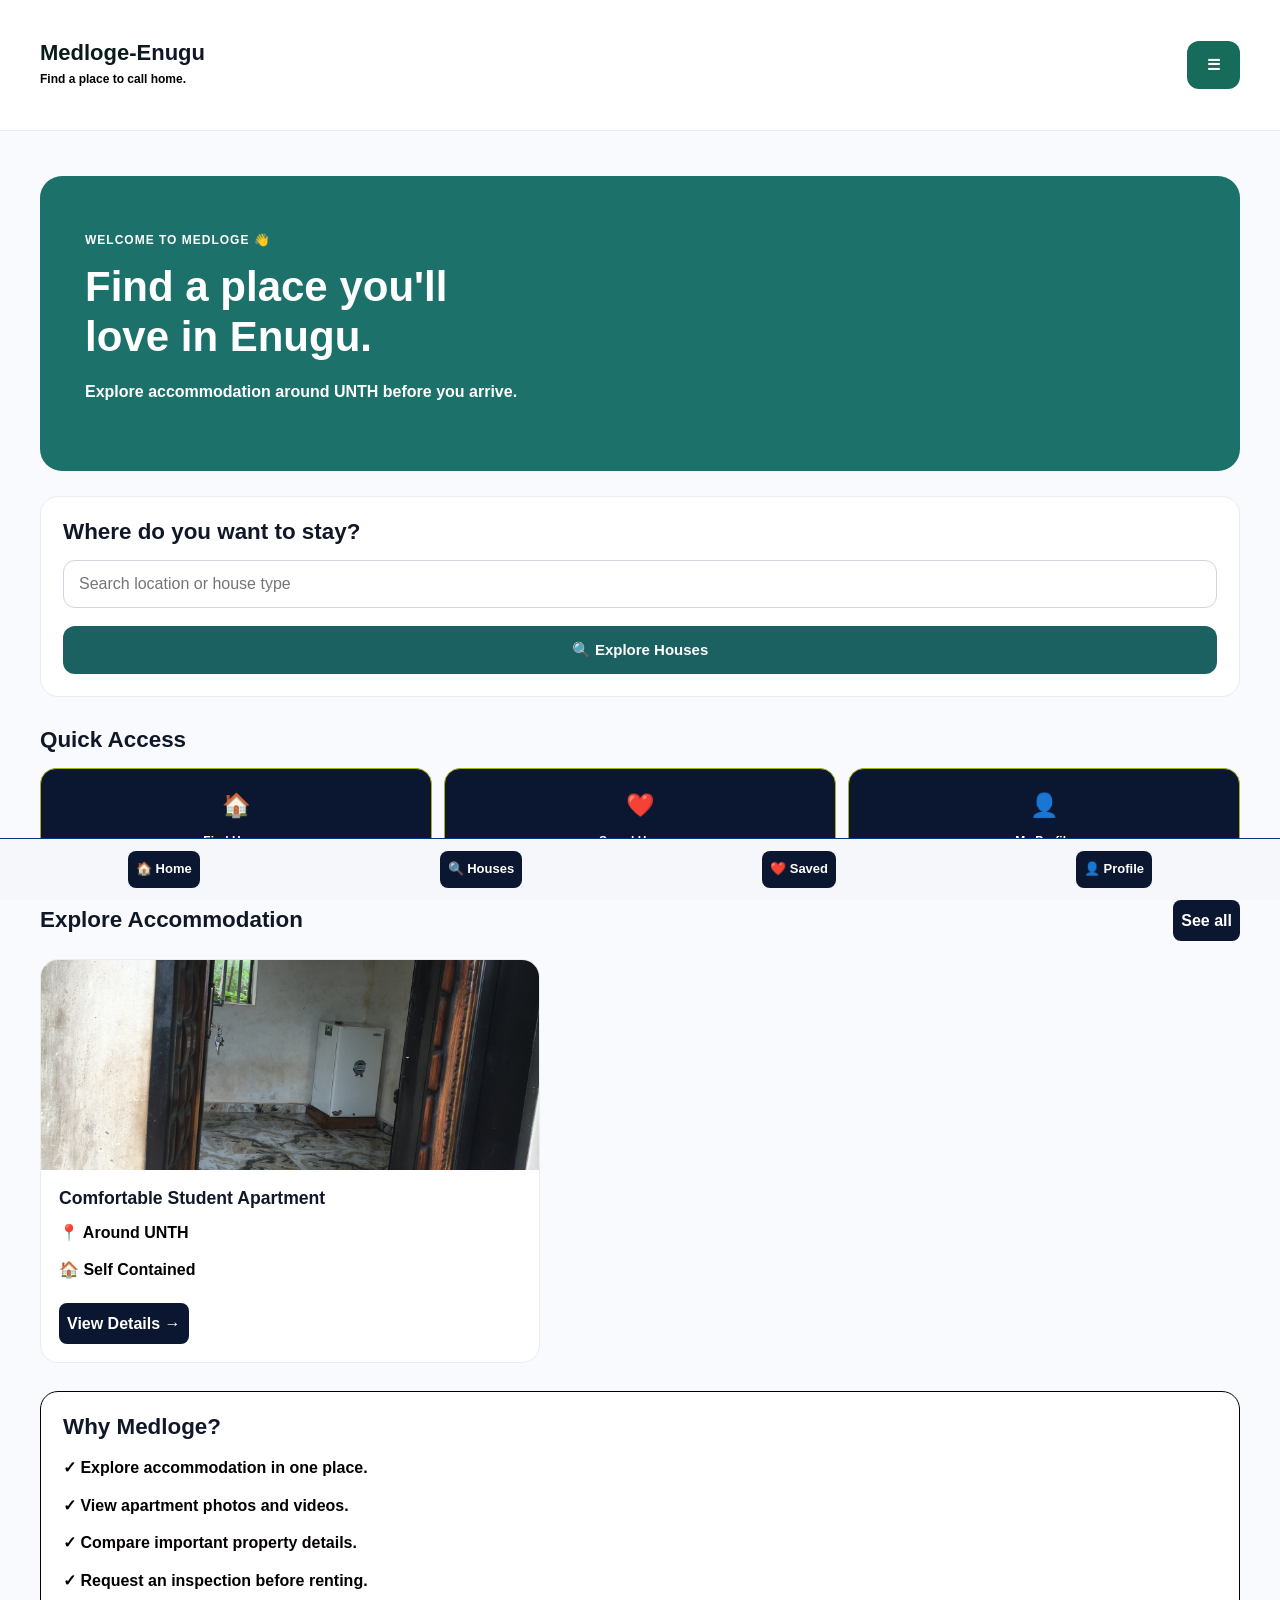
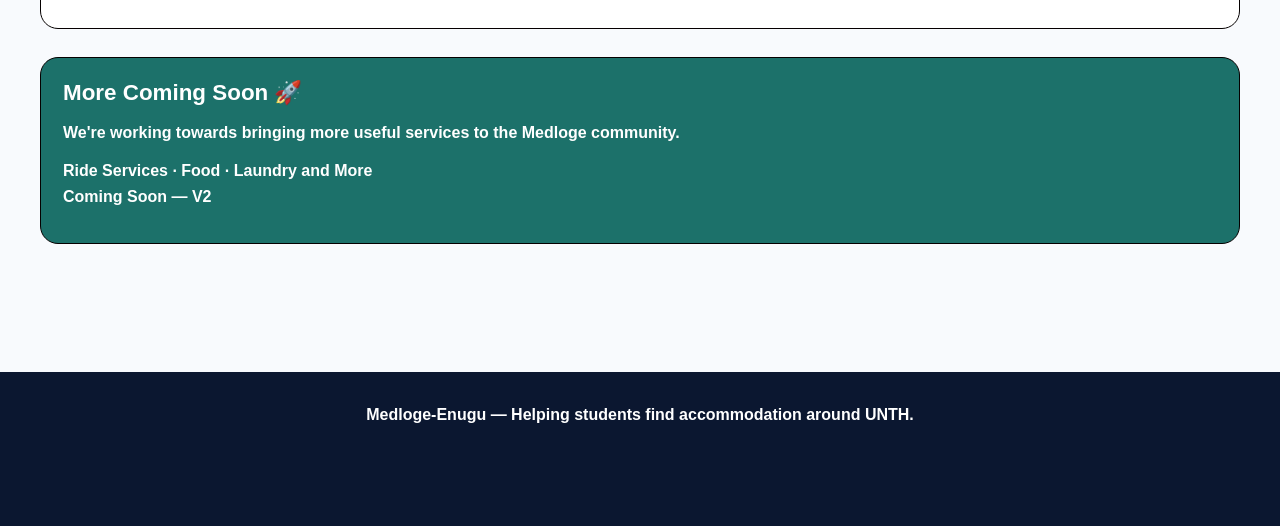
==== commit f0fd0989: "Prepare Medloge for deployment" ====
--- a/index.html
+++ b/index.html
@@ -3,72 +3,144 @@
 
 <head>
     <meta charset="UTF-8">
-
     <meta name="viewport" content="width=device-width, initial-scale=1.0">
 
-    <title>Medloge-Enugu - Login</title>
-
+    <title>Home - Medloge-Enugu</title>
     <link rel="stylesheet" href="style.css">
 </head>
 
 <body>
 
+
+    <header class="home-header">
+        <div>
+            <h2>Medloge<span>-Enugu</span></h2>
+            <p>Find a place to call home.</p>
+        </div>
+
+        <button class="menu-btn" id="menu-toggle-btn" type="button">☰</button>
+
+        <nav class="header-dropdown-menu" id="header-dropdown">
+            <a href="Home.html">🏠 Home Dashboard</a>
+            <a href="Find-House.html">🔍 Search Accommodations</a>
+            <a href="Saved.html">❤️ Saved Properties</a>
+            <a href="Profile.html">👤 Student Profile</a>
+        </nav>
+
+        
+    </header>
+
     <main>
 
-        <h1>Welcome Back to Medloge-Enugu</h1>
+        <section class="welcome">
+            <p>WELCOME TO MEDLOGE 👋</p>
 
-        <p>Let's get started</p>
+            <h1 id="welcome-title">Find a place you'll love to live.</h1>
 
-        <form id="login-form">
+            <p>
+                Explore accommodation around UNTH
+                before you arrive.
+            </p>
+        </section>
+
+        <section class="home-search">
+            <h2>Where do you want to stay?</h2>
 
             <input
-                type="text"
-                id="username"
-                placeholder="Enter your username"
+                type="search"
+                id="home-search"
+                placeholder="Search location or house type"
             >
 
-            <input
-                type="password"
-                id="password"
-                placeholder="Enter your password"
-            >
+            <a href="Find-House.html" class="button">
+                🔍 Explore Houses
+            </a>
+        </section>
 
-            <button type="submit">Login</button>
+        <section class="home-quick-actions">
+            <h2>Quick Access</h2>
 
-        </form>
+            <div class="quick-action-grid">
+                <a href="Find-House.html">
+                    🏠
+                    <span>Find House</span>
+                </a>
 
-        <p>
-            New to Medloge?
-            <a href="Account.html">Create Account</a>
-        </p>
+                <a href="Saved.html">
+                    ❤️
+                    <span>Saved Houses</span>
+                </a>
+
+                <a href="Profile.html">
+                    👤
+                    <span>My Profile</span>
+                </a>
+            </div>
+        </section>
+
+        <section class="featured-houses">
+            <div class="section-heading">
+                <h2>Explore Accommodation</h2>
+                <a href="Find-House.html">See all</a>
+            </div>
+
+            <article class="home-house-card">
+
+                <div class="home-house-image">
+                    <img
+                        src="images/ice8.jpg"
+                        alt="Apartment available around UNTH"
+                    >
+                </div>
+
+                <div class="home-house-info">
+                    <h3>Comfortable Student Apartment</h3>
+                    <p>📍 Around UNTH</p>
+                    <p>🏠 Self Contained</p>
+                    <a href="House-Details.html">
+                        View Details →
+                    </a>
+                </div>
+
+            </article>
+
+        </section>
+
+        <section class="why-medloge">
+            <h2>Why Medloge?</h2>
+
+            <p>✓ Explore accommodation in one place.</p>
+            <p>✓ View apartment photos and videos.</p>
+            <p>✓ Compare important property details.</p>
+            <p>✓ Request an inspection before renting.</p>
+        </section>
+
+        <section class="home-coming-soon">
+            <h2>More Coming Soon 🚀</h2>
+
+            <p>
+                We're working towards bringing more useful
+                services to the Medloge community.
+            </p>
+
+            <strong>Ride Services · Food · Laundry and More</strong>
+            <p>Coming Soon — V2</p>
+        </section>
 
     </main>
 
+    <nav class="bottom-nav">
+        <a href="Home.html">🏠 Home</a>
+        <a href="Find-House.html">🔍 Houses</a>
+        <a href="Saved.html">❤️ Saved</a>
+        <a href="Profile.html">👤 Profile</a>
+    </nav>
+
     <footer>
-        Most Trusted House-Rent App for Medical Students
+        <p>Medloge-Enugu — Helping students find accommodation around UNTH.</p>
     </footer>
 
     <script src="script.js"></script>
 
 </body>
-
-</html>
-
-//explain localStorage for me is they limeit of storage
-
-tell me what thid page is doing part by pat i know its a funticon but not yet called but i k ow thats a group of code they do the same thing start from 378
-     to
-450.. i did not see whey they called this founction tell me why the fuontion was not called
-
-when you crate a function (can some thig br writen inside?)//
-
-i also want you to explain this line 
-allCollectionCards.forEach(card => {
-        const id = card.getAttribute("data-house-id");
-        if (!savedHouses.includes(id)) {
-            card.style.display = "none";
-        } else {
-            card.style.display = "";
-        }
-    });
- what is card and card getAttribute what dose it do and why is it needed also something like card.style.disply is it talking about css+</html>
